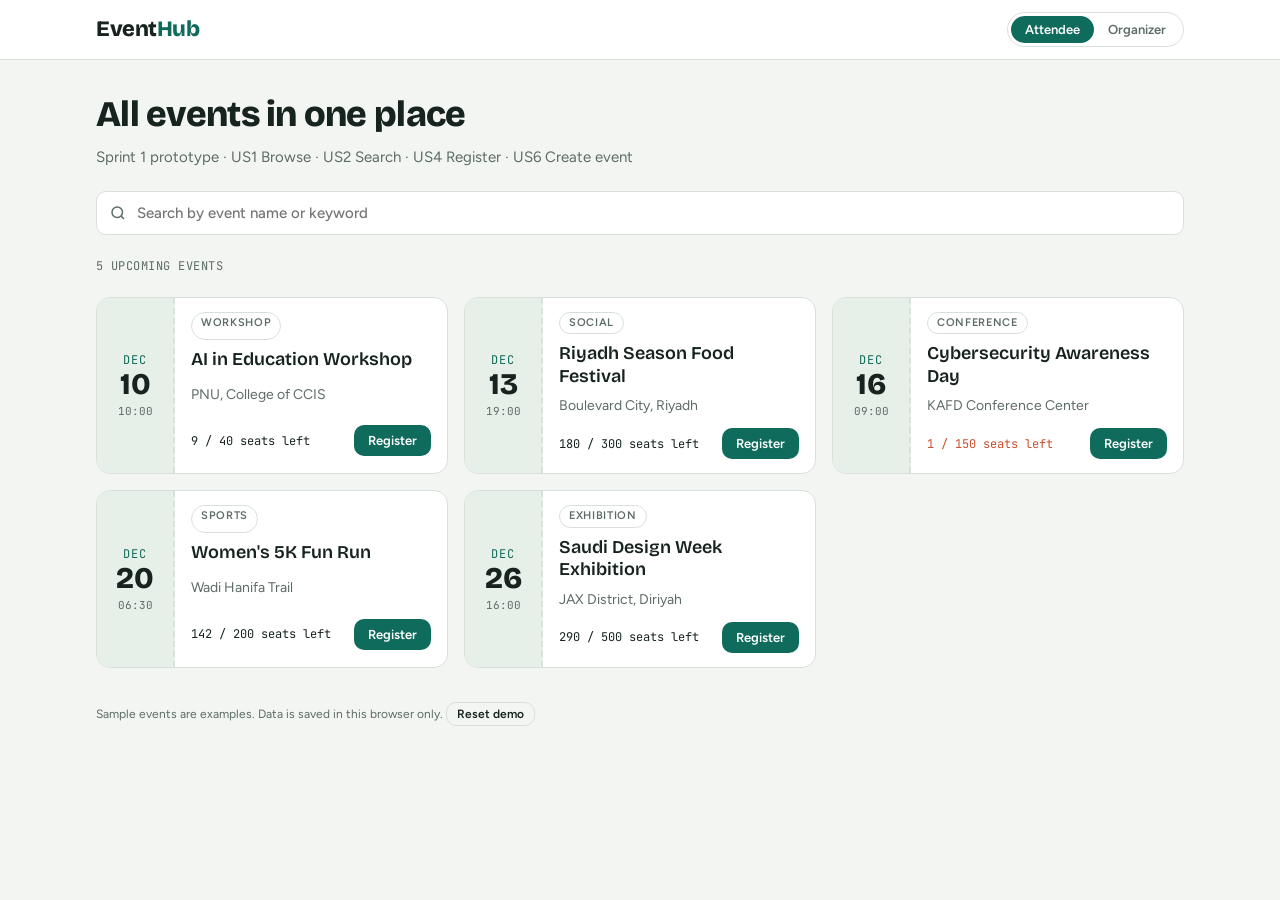
==== index.html @ dd1528b2 "Sprint 1: browse, search, register, create event (US1, US2, US4, US6) Co-Authored-By: Claude Opus 5." ====
<!DOCTYPE html>
<html lang="en">
<head>
<meta charset="UTF-8">
<meta name="viewport" content="width=device-width, initial-scale=1.0">
<title>EventHub</title>
<link rel="preconnect" href="https://fonts.googleapis.com">
<link rel="stylesheet" href="https://fonts.googleapis.com/css2?family=Bricolage+Grotesque:opsz,wght@12..96,600;12..96,800&family=Figtree:wght@400;500;600&family=JetBrains+Mono:wght@500&display=swap">
<link rel="stylesheet" href="style.css">
</head>
<body>
<header><div class="wrap">
  <div class="logo">Event<span>Hub</span></div>
  <div class="role" role="group" aria-label="View as">
    <button id="asAttendee" aria-pressed="true">Attendee</button>
    <button id="asOrganizer" aria-pressed="false">Organizer</button>
  </div>
</div></header>

<main><div class="wrap">
  <div>
    <h1>All events in one place</h1>
    <p class="sub">Sprint 1 prototype · US1 Browse · US2 Search · US4 Register · US6 Create event</p>
  </div>
  <div class="tools">
    <label class="search" for="q" aria-label="Search events">
      <svg width="18" height="18" viewBox="0 0 24 24" fill="none" stroke-width="2"><circle cx="11" cy="11" r="7"/><path d="m20 20-3.5-3.5"/></svg>
      <input id="q" type="search" placeholder="Search by event name or keyword">
    </label>
    <button class="btn" id="newBtn" hidden>+ Create event</button>
  </div>
  <div class="count" id="count"></div>
  <div class="grid" id="grid"></div>
  <p class="note">Sample events are examples. Data is saved in this browser only. <button class="btn ghost small" id="reset">Reset demo</button></p>
</div></main>

<div class="scrim" id="scrim" hidden></div>
<aside class="panel" id="panel" hidden aria-labelledby="ph">
  <h2 id="ph">Create a new event</h2>
  <p class="sub">Attendees will see it right away and can register.</p>
  <form id="form" novalidate>
    <label for="fName">Event name<input id="fName" required maxlength="80" placeholder="e.g. Women in Tech Meetup"></label>
    <label for="fType">Type
      <select id="fType"><option>Workshop</option><option>Conference</option><option>Exhibition</option><option>Sports</option><option>Social</option></select>
    </label>
    <div class="two">
      <label for="fDate">Date<input id="fDate" type="date" required></label>
      <label for="fTime">Time<input id="fTime" type="time" required value="18:00"></label>
    </div>
    <label for="fPlace">Location<input id="fPlace" required placeholder="e.g. Riyadh Front, Hall B"></label>
    <label for="fSeats">Capacity (seats)<input id="fSeats" type="number" min="1" max="10000" required value="50"></label>
    <p class="err" id="err"></p>
    <div class="actions">
      <button type="button" class="btn ghost" id="cancel">Cancel</button>
      <button type="submit" class="btn">Publish event</button>
    </div>
  </form>
</aside>
<div class="toast" id="toast" hidden></div>

<script src="app.js"></script>
</body>
</html>
---- style.css ----
/* Layout: ticket-stub cards in a wrapping grid under a sticky app bar; organizer form opens as a side panel / sheet */
:root{
  --bg:#f3f5f2; --surface:#ffffff; --ink:#17231f; --muted:#5d6b66; --line:#d9e0dc;
  --accent:#0f6b5c; --accent-ink:#ffffff; --stub:#e7efe9; --warm:#c8502e; --ok:#1f7a3f;
  --display:"Bricolage Grotesque",ui-sans-serif,system-ui,sans-serif;
  --body:"Figtree",ui-sans-serif,system-ui,sans-serif;
  --mono:"JetBrains Mono",ui-monospace,Menlo,monospace;
}
@media (prefers-color-scheme: dark){:root:not([data-theme="light"]){
  --bg:#101614; --surface:#18211e; --ink:#e6eeea; --muted:#9aaaa4; --line:#2a3631;
  --accent:#4fc2a8; --accent-ink:#0b1311; --stub:#1f2b27; --warm:#f08a63; --ok:#5ccf86; color-scheme:dark}}
:root[data-theme="dark"]{
  --bg:#101614; --surface:#18211e; --ink:#e6eeea; --muted:#9aaaa4; --line:#2a3631;
  --accent:#4fc2a8; --accent-ink:#0b1311; --stub:#1f2b27; --warm:#f08a63; --ok:#5ccf86; color-scheme:dark}
*{box-sizing:border-box}
body{background:var(--bg);color:var(--ink);font-family:var(--body);font-size:15px;line-height:1.5}
body::before{content:"";position:fixed;inset:0 0 auto;height:env(safe-area-inset-top,0px);z-index:10;background:var(--surface)}
.wrap{max-width:1120px;margin:0 auto;padding-left:max(16px,env(safe-area-inset-left,0px));padding-right:max(16px,env(safe-area-inset-right,0px))}
header{position:sticky;top:env(safe-area-inset-top,0px);z-index:5;background:var(--surface);border-bottom:1px solid var(--line)}
header .wrap{display:flex;align-items:center;gap:16px;flex-wrap:wrap;padding-block:12px}
.logo{font-family:var(--display);font-weight:800;font-size:22px;letter-spacing:-.02em}
.logo span{color:var(--accent)}
.role{margin-left:auto;display:flex;border:1px solid var(--line);border-radius:999px;padding:3px}
.role button{border:0;background:none;color:var(--muted);font:600 13px var(--body);padding:6px 14px;border-radius:999px;cursor:pointer}
.role button[aria-pressed="true"]{background:var(--accent);color:var(--accent-ink)}
main .wrap{padding-block:28px 48px;display:grid;gap:22px}
h1{font-family:var(--display);font-weight:800;font-size:clamp(26px,4vw,36px);letter-spacing:-.02em;margin:0;text-wrap:balance}
.sub{color:var(--muted);margin:4px 0 0}
.tools{display:flex;gap:10px;flex-wrap:wrap;align-items:center}
.search{flex:1 1 260px;position:relative}
.search input{width:100%;padding:12px 14px 12px 40px;border:1px solid var(--line);border-radius:10px;background:var(--surface);color:var(--ink);font:500 15px var(--body)}
.search svg{position:absolute;left:13px;top:50%;transform:translateY(-50%);stroke:var(--muted)}
.btn{border:0;border-radius:10px;padding:12px 18px;font:600 14px var(--body);cursor:pointer;background:var(--accent);color:var(--accent-ink)}
.btn.ghost{background:transparent;color:var(--ink);border:1px solid var(--line)}
.btn:disabled{opacity:.45;cursor:not-allowed}
:focus-visible{outline:2px solid var(--accent);outline-offset:2px}
.count{font-family:var(--mono);font-size:12px;color:var(--muted);letter-spacing:.04em;text-transform:uppercase}
.grid{display:grid;grid-template-columns:repeat(auto-fill,minmax(300px,1fr));gap:16px}
.ticket{display:grid;grid-template-columns:78px 1fr;background:var(--surface);border:1px solid var(--line);border-radius:14px;overflow:hidden;min-width:0}
.stub{background:var(--stub);border-right:2px dashed var(--line);display:flex;flex-direction:column;align-items:center;justify-content:center;padding:14px 6px;text-align:center}
.stub .m{font-family:var(--mono);font-size:12px;letter-spacing:.1em;color:var(--accent);text-transform:uppercase}
.stub .d{font-family:var(--display);font-weight:800;font-size:30px;line-height:1}
.stub .t{font-family:var(--mono);font-size:11px;color:var(--muted);margin-top:4px}
.info{padding:14px 16px;display:grid;gap:8px;min-width:0}
.type{justify-self:start;font-size:11px;font-weight:600;letter-spacing:.06em;text-transform:uppercase;color:var(--muted);border:1px solid var(--line);border-radius:999px;padding:2px 9px}
.info h3{margin:0;font-family:var(--display);font-weight:600;font-size:18px;line-height:1.25;overflow-wrap:anywhere}
.place{color:var(--muted);font-size:14px;overflow-wrap:anywhere}
.row{display:flex;align-items:center;justify-content:space-between;gap:10px;margin-top:4px;flex-wrap:wrap}
.seats{font-family:var(--mono);font-size:12px;font-variant-numeric:tabular-nums}
.seats.low{color:var(--warm)} .seats.full{color:var(--warm);font-weight:700}
.reg{padding:8px 14px;font-size:13px}
.reg.done{background:transparent;color:var(--ok);border:1px solid var(--ok)}
.empty{border:1px dashed var(--line);border-radius:14px;padding:32px;text-align:center;color:var(--muted)}
.note{font-size:12px;color:var(--muted)}
.btn.small{padding:4px 10px;font-size:12px}
/* panel */
.scrim{position:fixed;inset:0;background:rgba(0,0,0,.35);z-index:20}
.panel{position:fixed;top:0;right:0;bottom:0;width:min(440px,100%);background:var(--surface);z-index:21;overflow:auto;
  padding:calc(24px + env(safe-area-inset-top,0px)) max(22px,env(safe-area-inset-right,0px)) calc(24px + env(safe-area-inset-bottom,0px)) 22px;border-left:1px solid var(--line)}
.panel h2{font-family:var(--display);font-weight:800;margin:0 0 4px;font-size:24px}
form{display:grid;gap:14px;margin-top:18px}
label{display:grid;gap:6px;font-weight:600;font-size:13px}
input,select{font:500 15px var(--body);padding:10px 12px;border:1px solid var(--line);border-radius:9px;background:var(--bg);color:var(--ink);width:100%}
.two{display:grid;grid-template-columns:1fr 1fr;gap:12px}
.err{color:var(--warm);font-size:13px;min-height:1em;margin:0}
.actions{display:flex;gap:10px;justify-content:flex-end}
.toast{position:fixed;left:50%;bottom:calc(20px + env(safe-area-inset-bottom,0px));transform:translateX(-50%);background:var(--ink);color:var(--bg);padding:10px 18px;border-radius:999px;font-weight:600;font-size:14px;z-index:30}
@media (max-width:420px){.two{grid-template-columns:1fr}.grid{grid-template-columns:1fr}}
@media (prefers-reduced-motion:no-preference){.ticket{transition:transform .15s}.ticket:hover{transform:translateY(-2px)}}

[hidden]{display:none!important}
body{margin:0}
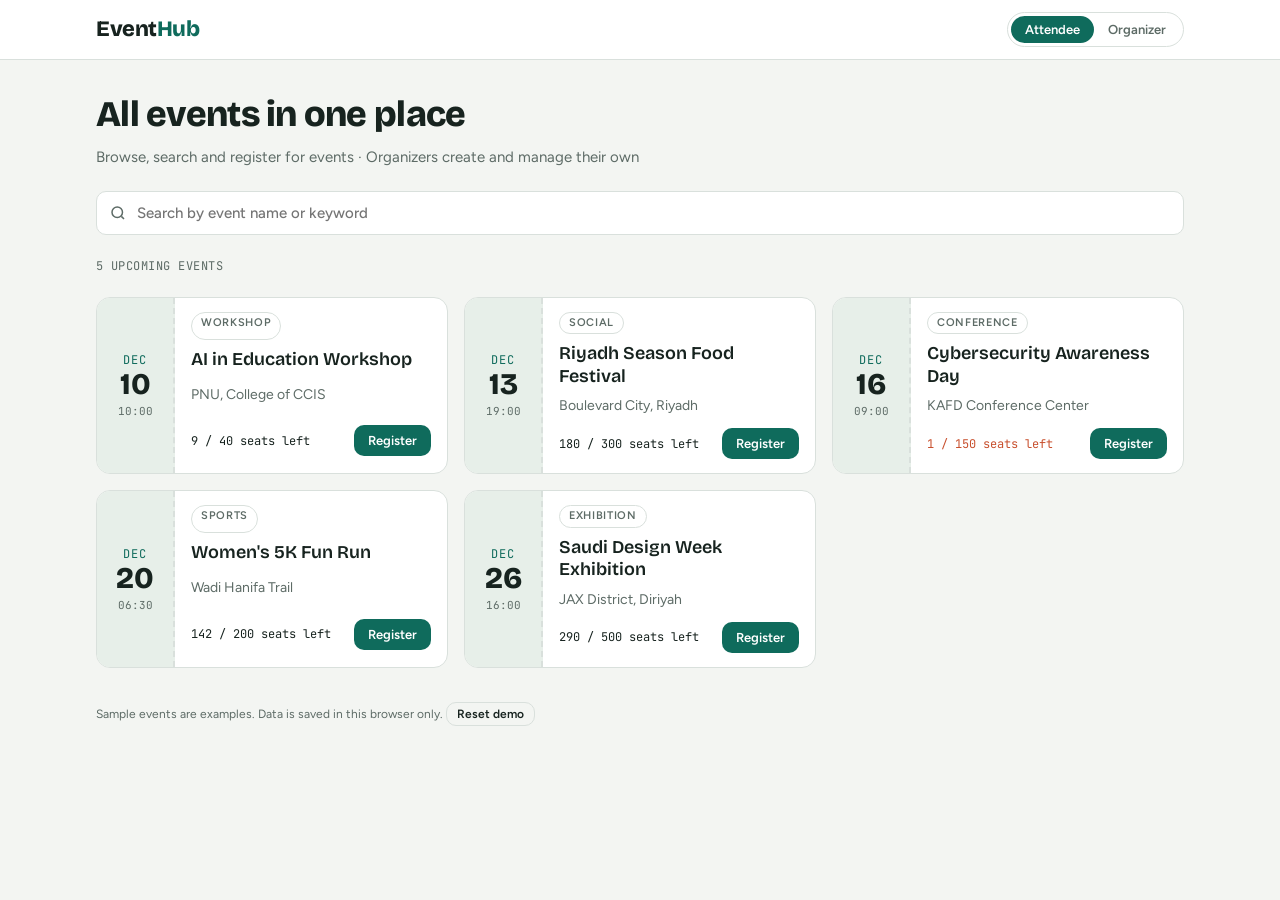
==== commit fea90f83: "Phase 2: organizer management (US10 edit, US11 attendee count, US12 close when full, US15 delete) Co" ====
--- a/index.html
+++ b/index.html
@@ -20,7 +20,7 @@
 <main><div class="wrap">
   <div>
     <h1>All events in one place</h1>
-    <p class="sub">Sprint 1 prototype · US1 Browse · US2 Search · US4 Register · US6 Create event</p>
+    <p class="sub">Browse, search and register for events · Organizers create and manage their own</p>
   </div>
   <div class="tools">
     <label class="search" for="q" aria-label="Search events">
@@ -37,7 +37,7 @@
 <div class="scrim" id="scrim" hidden></div>
 <aside class="panel" id="panel" hidden aria-labelledby="ph">
   <h2 id="ph">Create a new event</h2>
-  <p class="sub">Attendees will see it right away and can register.</p>
+  <p class="sub" id="psub">Attendees will see it right away and can register.</p>
   <form id="form" novalidate>
     <label for="fName">Event name<input id="fName" required maxlength="80" placeholder="e.g. Women in Tech Meetup"></label>
     <label for="fType">Type
@@ -52,7 +52,7 @@
     <p class="err" id="err"></p>
     <div class="actions">
       <button type="button" class="btn ghost" id="cancel">Cancel</button>
-      <button type="submit" class="btn">Publish event</button>
+      <button type="submit" class="btn" id="submitBtn">Publish event</button>
     </div>
   </form>
 </aside>
--- a/style.css
+++ b/style.css
@@ -70,3 +70,15 @@
 
 [hidden]{display:none!important}
 body{margin:0}
+/* Phase 2: organizer management (US10, US11, US12, US15) */
+.attend{display:grid;gap:6px;margin-top:4px}
+.attend-top{display:flex;justify-content:space-between;align-items:center;gap:8px;flex-wrap:wrap}
+.attend b{font-weight:700}
+.bar{height:6px;border-radius:999px;background:var(--stub);overflow:hidden}
+.bar span{display:block;height:100%;background:var(--accent);border-radius:999px}
+.chip{font-size:11px;font-weight:600;padding:2px 9px;border-radius:999px;border:1px solid currentColor}
+.chip.open{color:var(--ok)} .chip.closed{color:var(--warm)}
+.org-actions,.confirm{display:flex;gap:8px;align-items:center;flex-wrap:wrap;margin-top:2px}
+.confirm span{font-size:13px;font-weight:600;color:var(--warm);margin-right:auto}
+.btn.danger{background:var(--warm);color:#fff}
+.danger-text{color:var(--warm)!important}
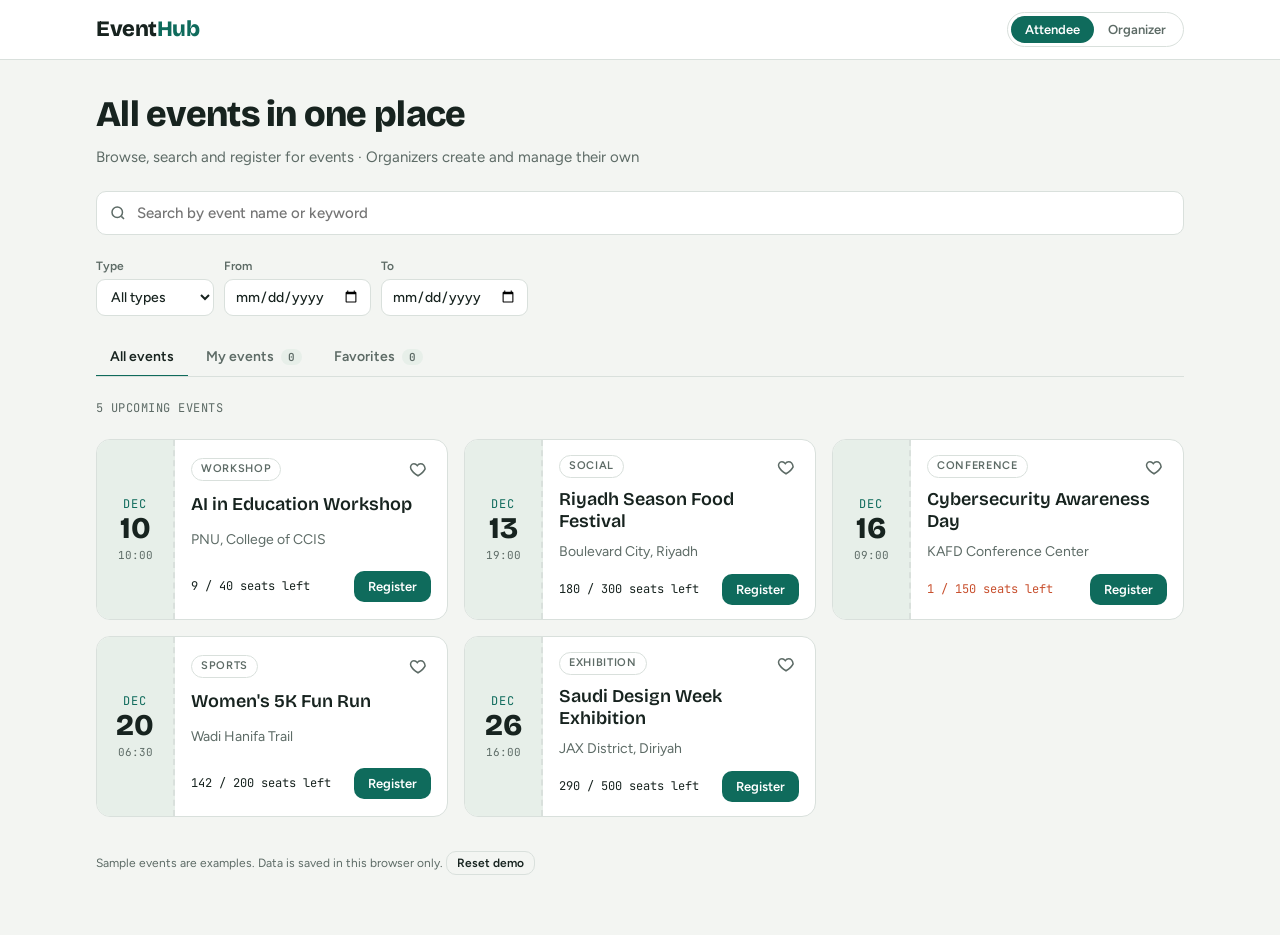
==== commit ccaf56dd: "Phase 3: attendee account (US3 filter, US5 cancel registration, US7 my events, US13 favorites) Co-Au" ====
--- a/index.html
+++ b/index.html
@@ -28,6 +28,19 @@
       <input id="q" type="search" placeholder="Search by event name or keyword">
     </label>
     <button class="btn" id="newBtn" hidden>+ Create event</button>
+  </div>
+  <div class="filters">
+    <label for="fltType" class="flt">Type
+      <select id="fltType"><option value="">All types</option><option>Workshop</option><option>Conference</option><option>Exhibition</option><option>Sports</option><option>Social</option></select>
+    </label>
+    <label for="fltFrom" class="flt">From<input id="fltFrom" type="date"></label>
+    <label for="fltTo" class="flt">To<input id="fltTo" type="date"></label>
+    <button class="btn ghost small" id="clearFlt" hidden>Clear filters</button>
+  </div>
+  <div class="tabs" id="tabs" role="tablist" aria-label="Event lists">
+    <button role="tab" id="tabAll" data-tab="all" aria-selected="true">All events</button>
+    <button role="tab" id="tabMine" data-tab="mine" aria-selected="false">My events <span class="n" id="nMine">0</span></button>
+    <button role="tab" id="tabFav" data-tab="fav" aria-selected="false">Favorites <span class="n" id="nFav">0</span></button>
   </div>
   <div class="count" id="count"></div>
   <div class="grid" id="grid"></div>
--- a/style.css
+++ b/style.css
@@ -82,3 +82,18 @@
 .confirm span{font-size:13px;font-weight:600;color:var(--warm);margin-right:auto}
 .btn.danger{background:var(--warm);color:#fff}
 .danger-text{color:var(--warm)!important}
+/* Phase 3: attendee account (US3, US5, US7, US13) */
+.filters{display:flex;gap:10px;flex-wrap:wrap;align-items:end}
+.flt{display:grid;gap:4px;font-size:12px;font-weight:600;color:var(--muted)}
+.flt select,.flt input{padding:8px 10px;font-size:14px;background:var(--surface);min-width:0}
+.tabs{display:flex;gap:4px;border-bottom:1px solid var(--line);overflow-x:auto}
+.tabs button{border:0;background:none;color:var(--muted);font:600 14px var(--body);padding:10px 14px;cursor:pointer;border-bottom:2px solid transparent;margin-bottom:-1px;white-space:nowrap}
+.tabs button[aria-selected="true"]{color:var(--ink);border-bottom-color:var(--accent)}
+.tabs .n{font-family:var(--mono);font-size:11px;background:var(--stub);border-radius:999px;padding:1px 7px;margin-left:4px}
+.info-top{display:flex;justify-content:space-between;align-items:center;gap:8px}
+.fav{border:0;background:none;padding:4px;cursor:pointer;line-height:0;border-radius:8px}
+.fav svg{fill:none;stroke:var(--muted)}
+.fav.on svg{fill:var(--warm);stroke:var(--warm)}
+.reg-done{font-size:13px;font-weight:600;color:var(--ok)}
+.link-btn{justify-self:start;border:0;background:none;padding:0;color:var(--muted);font:500 13px var(--body);text-decoration:underline;cursor:pointer}
+.link-btn:hover{color:var(--warm)}
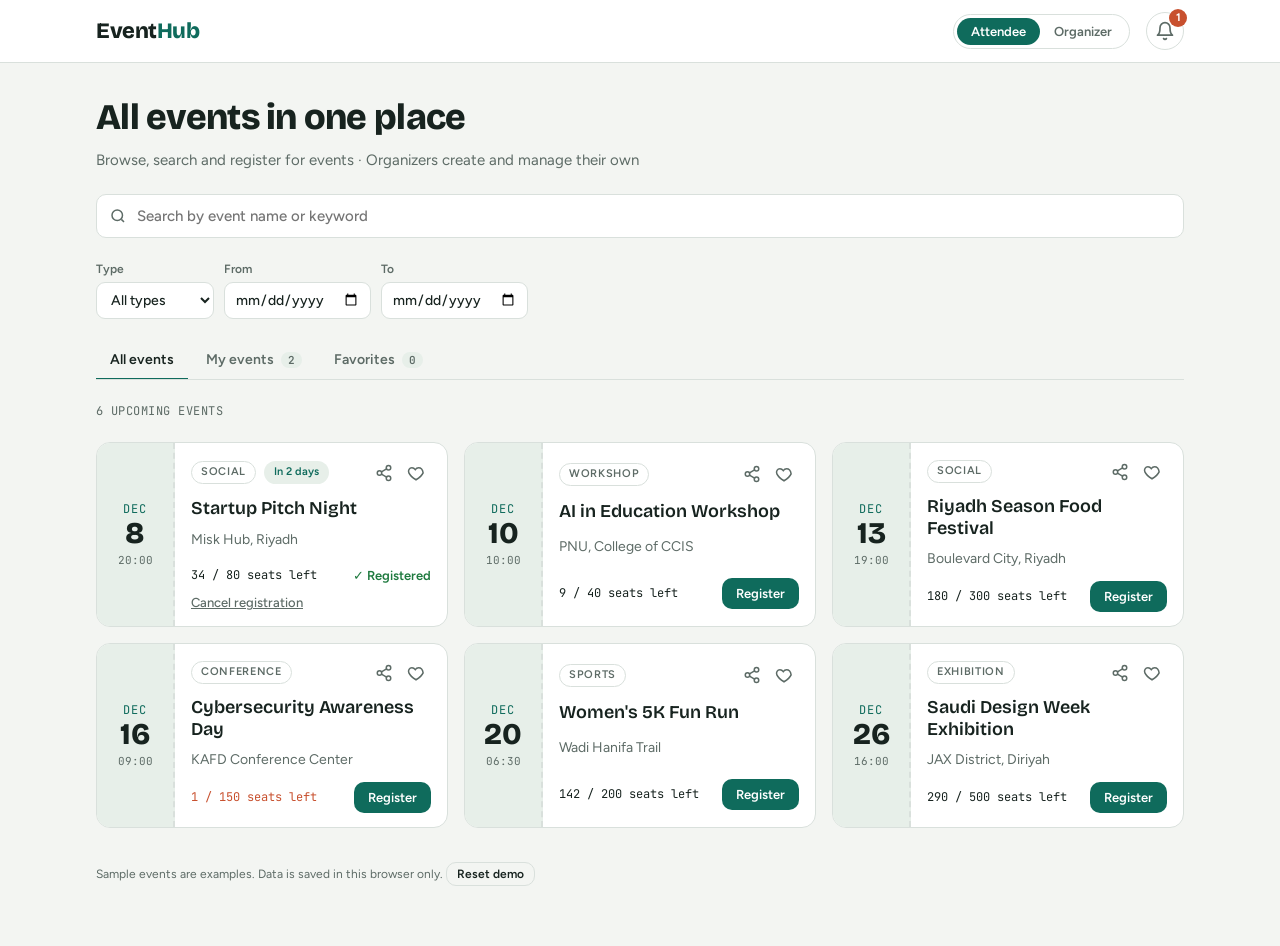
==== commit ab7515ff: "Phase 4: engagement (US8 notifications & reminders, US9 rate past events, US14 share event link) Co-" ====
--- a/index.html
+++ b/index.html
@@ -14,6 +14,16 @@
   <div class="role" role="group" aria-label="View as">
     <button id="asAttendee" aria-pressed="true">Attendee</button>
     <button id="asOrganizer" aria-pressed="false">Organizer</button>
+  </div>
+  <div class="bell-wrap">
+    <button class="icon-btn bell" id="bell" aria-label="Notifications" aria-expanded="false" aria-controls="notePanel">
+      <svg width="20" height="20" viewBox="0 0 24 24" fill="none" stroke-width="2" stroke-linecap="round" stroke-linejoin="round"><path d="M6 8a6 6 0 0 1 12 0c0 7 3 9 3 9H3s3-2 3-9"/><path d="M10.3 21a1.94 1.94 0 0 0 3.4 0"/></svg>
+      <span class="badge" id="bellBadge" hidden>0</span>
+    </button>
+    <div class="note-panel" id="notePanel" hidden>
+      <div class="note-head"><b>Notifications</b><button class="link-btn" id="clearNotes">Clear all</button></div>
+      <ul class="note-list" id="noteList"></ul>
+    </div>
   </div>
 </div></header>
 
@@ -70,6 +80,10 @@
   </form>
 </aside>
 <div class="toast" id="toast" hidden></div>
+<div class="share-box" id="shareBox" hidden>
+  <label for="shareUrl">Copy this link and send it to your friends</label>
+  <div class="share-row"><input id="shareUrl" readonly><button class="btn small" id="shareClose">Done</button></div>
+</div>
 
 <script src="app.js"></script>
 </body>
--- a/style.css
+++ b/style.css
@@ -97,3 +97,43 @@
 .reg-done{font-size:13px;font-weight:600;color:var(--ok)}
 .link-btn{justify-self:start;border:0;background:none;padding:0;color:var(--muted);font:500 13px var(--body);text-decoration:underline;cursor:pointer}
 .link-btn:hover{color:var(--warm)}
+/* Phase 4: engagement (US8 notifications, US9 rating, US14 share) */
+.bell-wrap{position:relative}
+.icon-btn{border:0;background:none;padding:6px;cursor:pointer;line-height:0;border-radius:8px;color:var(--muted)}
+.icon-btn svg{stroke:var(--muted)}
+.icon-btn:hover{background:var(--stub)}
+.icon-btn.fav svg{fill:none}
+.icon-btn.fav.on svg{fill:var(--warm);stroke:var(--warm)}
+.bell{position:relative;border:1px solid var(--line);border-radius:999px;padding:8px}
+.badge{position:absolute;top:-4px;right:-4px;min-width:18px;height:18px;padding:0 5px;border-radius:999px;background:var(--warm);color:#fff;font:700 11px/18px var(--body);text-align:center}
+.note-panel{position:absolute;right:0;top:calc(100% + 8px);width:min(340px,calc(100vw - 32px));background:var(--surface);border:1px solid var(--line);border-radius:14px;box-shadow:0 12px 32px rgba(0,0,0,.14);z-index:15;overflow:hidden}
+.note-head{display:flex;justify-content:space-between;align-items:center;padding:12px 14px;border-bottom:1px solid var(--line)}
+.note-list{list-style:none;margin:0;padding:0;max-height:360px;overflow:auto}
+.note-item{padding:10px 14px;border-bottom:1px solid var(--line);border-left:3px solid transparent}
+.note-item p{margin:0;font-size:14px}
+.note-item time{font-size:11px;color:var(--muted);font-family:var(--mono)}
+.note-item.unread{background:var(--stub)}
+.note-item.k-reminder{border-left-color:var(--accent)}
+.note-item.k-success{border-left-color:var(--ok)}
+.note-item.k-alert{border-left-color:var(--warm)}
+.note-empty{padding:18px 14px;color:var(--muted);font-size:14px}
+.icons{display:flex;gap:2px;margin-left:auto}
+.chip.ended{color:var(--muted)}
+.chip.soon{color:var(--accent);background:var(--stub);border-color:transparent}
+.ticket.is-past{opacity:.85}
+.ticket.is-past .stub{filter:grayscale(1)}
+.rate{display:flex;align-items:center;gap:10px;flex-wrap:wrap;padding-top:6px;border-top:1px dashed var(--line)}
+.rate-label{font-size:13px;font-weight:600}
+.stars{display:flex}
+.star{border:0;background:none;font-size:22px;line-height:1;padding:0 2px;cursor:pointer;color:var(--line)}
+.star.on{color:#e0a020}
+.stars:hover .star{color:#e0a020}
+.stars .star:hover~.star{color:var(--line)}
+.avg{font-size:13px;color:var(--muted)}
+.avg b{color:var(--ink)}
+.avg-star{color:#e0a020}
+.ticket.highlight{outline:3px solid var(--accent);outline-offset:2px}
+.share-box{position:fixed;left:50%;bottom:calc(70px + env(safe-area-inset-bottom,0px));transform:translateX(-50%);width:min(440px,calc(100vw - 32px));background:var(--surface);border:1px solid var(--line);border-radius:14px;padding:14px;z-index:30;display:grid;gap:8px;box-shadow:0 12px 32px rgba(0,0,0,.14)}
+.share-box label{font-size:13px;font-weight:600}
+.share-row{display:flex;gap:8px}
+.share-row input{flex:1;min-width:0;font-family:var(--mono);font-size:12px}
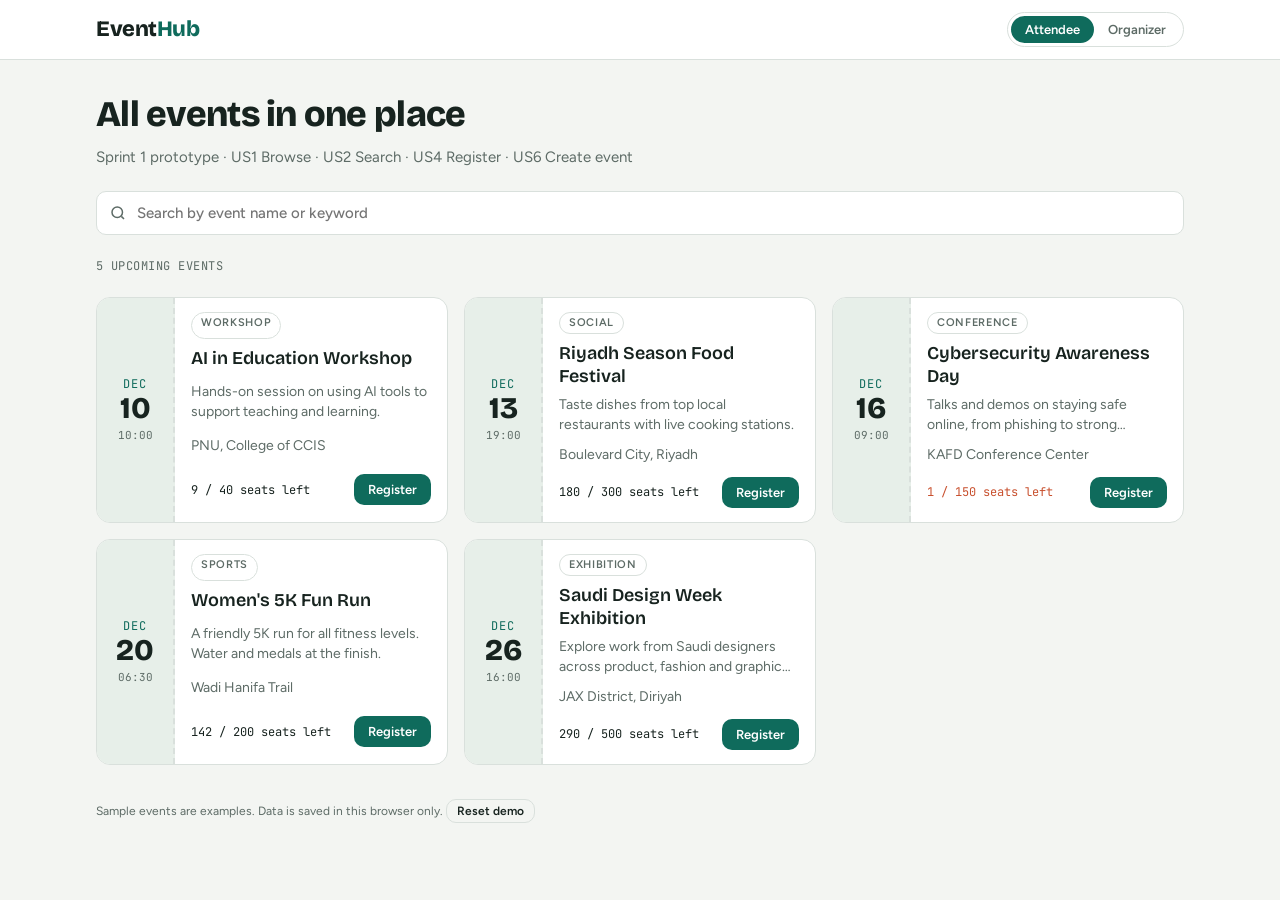
==== commit 3a08d87c: "Sprint 1 fixes: add event Description (US6), search by description, 'No events available' / 'No resu" ====
--- a/index.html
+++ b/index.html
@@ -15,22 +15,12 @@
     <button id="asAttendee" aria-pressed="true">Attendee</button>
     <button id="asOrganizer" aria-pressed="false">Organizer</button>
   </div>
-  <div class="bell-wrap">
-    <button class="icon-btn bell" id="bell" aria-label="Notifications" aria-expanded="false" aria-controls="notePanel">
-      <svg width="20" height="20" viewBox="0 0 24 24" fill="none" stroke-width="2" stroke-linecap="round" stroke-linejoin="round"><path d="M6 8a6 6 0 0 1 12 0c0 7 3 9 3 9H3s3-2 3-9"/><path d="M10.3 21a1.94 1.94 0 0 0 3.4 0"/></svg>
-      <span class="badge" id="bellBadge" hidden>0</span>
-    </button>
-    <div class="note-panel" id="notePanel" hidden>
-      <div class="note-head"><b>Notifications</b><button class="link-btn" id="clearNotes">Clear all</button></div>
-      <ul class="note-list" id="noteList"></ul>
-    </div>
-  </div>
 </div></header>
 
 <main><div class="wrap">
   <div>
     <h1>All events in one place</h1>
-    <p class="sub">Browse, search and register for events · Organizers create and manage their own</p>
+    <p class="sub">Sprint 1 prototype · US1 Browse · US2 Search · US4 Register · US6 Create event</p>
   </div>
   <div class="tools">
     <label class="search" for="q" aria-label="Search events">
@@ -38,19 +28,6 @@
       <input id="q" type="search" placeholder="Search by event name or keyword">
     </label>
     <button class="btn" id="newBtn" hidden>+ Create event</button>
-  </div>
-  <div class="filters">
-    <label for="fltType" class="flt">Type
-      <select id="fltType"><option value="">All types</option><option>Workshop</option><option>Conference</option><option>Exhibition</option><option>Sports</option><option>Social</option></select>
-    </label>
-    <label for="fltFrom" class="flt">From<input id="fltFrom" type="date"></label>
-    <label for="fltTo" class="flt">To<input id="fltTo" type="date"></label>
-    <button class="btn ghost small" id="clearFlt" hidden>Clear filters</button>
-  </div>
-  <div class="tabs" id="tabs" role="tablist" aria-label="Event lists">
-    <button role="tab" id="tabAll" data-tab="all" aria-selected="true">All events</button>
-    <button role="tab" id="tabMine" data-tab="mine" aria-selected="false">My events <span class="n" id="nMine">0</span></button>
-    <button role="tab" id="tabFav" data-tab="fav" aria-selected="false">Favorites <span class="n" id="nFav">0</span></button>
   </div>
   <div class="count" id="count"></div>
   <div class="grid" id="grid"></div>
@@ -60,9 +37,10 @@
 <div class="scrim" id="scrim" hidden></div>
 <aside class="panel" id="panel" hidden aria-labelledby="ph">
   <h2 id="ph">Create a new event</h2>
-  <p class="sub" id="psub">Attendees will see it right away and can register.</p>
+  <p class="sub">Attendees will see it right away and can register.</p>
   <form id="form" novalidate>
     <label for="fName">Event name<input id="fName" required maxlength="80" placeholder="e.g. Women in Tech Meetup"></label>
+    <label for="fDesc">Description<textarea id="fDesc" required maxlength="300" rows="3" placeholder="What is the event about?"></textarea></label>
     <label for="fType">Type
       <select id="fType"><option>Workshop</option><option>Conference</option><option>Exhibition</option><option>Sports</option><option>Social</option></select>
     </label>
@@ -75,15 +53,11 @@
     <p class="err" id="err"></p>
     <div class="actions">
       <button type="button" class="btn ghost" id="cancel">Cancel</button>
-      <button type="submit" class="btn" id="submitBtn">Publish event</button>
+      <button type="submit" class="btn">Publish event</button>
     </div>
   </form>
 </aside>
 <div class="toast" id="toast" hidden></div>
-<div class="share-box" id="shareBox" hidden>
-  <label for="shareUrl">Copy this link and send it to your friends</label>
-  <div class="share-row"><input id="shareUrl" readonly><button class="btn small" id="shareClose">Done</button></div>
-</div>
 
 <script src="app.js"></script>
 </body>
--- a/style.css
+++ b/style.css
@@ -60,7 +60,7 @@
 .panel h2{font-family:var(--display);font-weight:800;margin:0 0 4px;font-size:24px}
 form{display:grid;gap:14px;margin-top:18px}
 label{display:grid;gap:6px;font-weight:600;font-size:13px}
-input,select{font:500 15px var(--body);padding:10px 12px;border:1px solid var(--line);border-radius:9px;background:var(--bg);color:var(--ink);width:100%}
+input,select,textarea{font:500 15px var(--body);padding:10px 12px;border:1px solid var(--line);border-radius:9px;background:var(--bg);color:var(--ink);width:100%}
 .two{display:grid;grid-template-columns:1fr 1fr;gap:12px}
 .err{color:var(--warm);font-size:13px;min-height:1em;margin:0}
 .actions{display:flex;gap:10px;justify-content:flex-end}
@@ -70,70 +70,5 @@
 
 [hidden]{display:none!important}
 body{margin:0}
-/* Phase 2: organizer management (US10, US11, US12, US15) */
-.attend{display:grid;gap:6px;margin-top:4px}
-.attend-top{display:flex;justify-content:space-between;align-items:center;gap:8px;flex-wrap:wrap}
-.attend b{font-weight:700}
-.bar{height:6px;border-radius:999px;background:var(--stub);overflow:hidden}
-.bar span{display:block;height:100%;background:var(--accent);border-radius:999px}
-.chip{font-size:11px;font-weight:600;padding:2px 9px;border-radius:999px;border:1px solid currentColor}
-.chip.open{color:var(--ok)} .chip.closed{color:var(--warm)}
-.org-actions,.confirm{display:flex;gap:8px;align-items:center;flex-wrap:wrap;margin-top:2px}
-.confirm span{font-size:13px;font-weight:600;color:var(--warm);margin-right:auto}
-.btn.danger{background:var(--warm);color:#fff}
-.danger-text{color:var(--warm)!important}
-/* Phase 3: attendee account (US3, US5, US7, US13) */
-.filters{display:flex;gap:10px;flex-wrap:wrap;align-items:end}
-.flt{display:grid;gap:4px;font-size:12px;font-weight:600;color:var(--muted)}
-.flt select,.flt input{padding:8px 10px;font-size:14px;background:var(--surface);min-width:0}
-.tabs{display:flex;gap:4px;border-bottom:1px solid var(--line);overflow-x:auto}
-.tabs button{border:0;background:none;color:var(--muted);font:600 14px var(--body);padding:10px 14px;cursor:pointer;border-bottom:2px solid transparent;margin-bottom:-1px;white-space:nowrap}
-.tabs button[aria-selected="true"]{color:var(--ink);border-bottom-color:var(--accent)}
-.tabs .n{font-family:var(--mono);font-size:11px;background:var(--stub);border-radius:999px;padding:1px 7px;margin-left:4px}
-.info-top{display:flex;justify-content:space-between;align-items:center;gap:8px}
-.fav{border:0;background:none;padding:4px;cursor:pointer;line-height:0;border-radius:8px}
-.fav svg{fill:none;stroke:var(--muted)}
-.fav.on svg{fill:var(--warm);stroke:var(--warm)}
-.reg-done{font-size:13px;font-weight:600;color:var(--ok)}
-.link-btn{justify-self:start;border:0;background:none;padding:0;color:var(--muted);font:500 13px var(--body);text-decoration:underline;cursor:pointer}
-.link-btn:hover{color:var(--warm)}
-/* Phase 4: engagement (US8 notifications, US9 rating, US14 share) */
-.bell-wrap{position:relative}
-.icon-btn{border:0;background:none;padding:6px;cursor:pointer;line-height:0;border-radius:8px;color:var(--muted)}
-.icon-btn svg{stroke:var(--muted)}
-.icon-btn:hover{background:var(--stub)}
-.icon-btn.fav svg{fill:none}
-.icon-btn.fav.on svg{fill:var(--warm);stroke:var(--warm)}
-.bell{position:relative;border:1px solid var(--line);border-radius:999px;padding:8px}
-.badge{position:absolute;top:-4px;right:-4px;min-width:18px;height:18px;padding:0 5px;border-radius:999px;background:var(--warm);color:#fff;font:700 11px/18px var(--body);text-align:center}
-.note-panel{position:absolute;right:0;top:calc(100% + 8px);width:min(340px,calc(100vw - 32px));background:var(--surface);border:1px solid var(--line);border-radius:14px;box-shadow:0 12px 32px rgba(0,0,0,.14);z-index:15;overflow:hidden}
-.note-head{display:flex;justify-content:space-between;align-items:center;padding:12px 14px;border-bottom:1px solid var(--line)}
-.note-list{list-style:none;margin:0;padding:0;max-height:360px;overflow:auto}
-.note-item{padding:10px 14px;border-bottom:1px solid var(--line);border-left:3px solid transparent}
-.note-item p{margin:0;font-size:14px}
-.note-item time{font-size:11px;color:var(--muted);font-family:var(--mono)}
-.note-item.unread{background:var(--stub)}
-.note-item.k-reminder{border-left-color:var(--accent)}
-.note-item.k-success{border-left-color:var(--ok)}
-.note-item.k-alert{border-left-color:var(--warm)}
-.note-empty{padding:18px 14px;color:var(--muted);font-size:14px}
-.icons{display:flex;gap:2px;margin-left:auto}
-.chip.ended{color:var(--muted)}
-.chip.soon{color:var(--accent);background:var(--stub);border-color:transparent}
-.ticket.is-past{opacity:.85}
-.ticket.is-past .stub{filter:grayscale(1)}
-.rate{display:flex;align-items:center;gap:10px;flex-wrap:wrap;padding-top:6px;border-top:1px dashed var(--line)}
-.rate-label{font-size:13px;font-weight:600}
-.stars{display:flex}
-.star{border:0;background:none;font-size:22px;line-height:1;padding:0 2px;cursor:pointer;color:var(--line)}
-.star.on{color:#e0a020}
-.stars:hover .star{color:#e0a020}
-.stars .star:hover~.star{color:var(--line)}
-.avg{font-size:13px;color:var(--muted)}
-.avg b{color:var(--ink)}
-.avg-star{color:#e0a020}
-.ticket.highlight{outline:3px solid var(--accent);outline-offset:2px}
-.share-box{position:fixed;left:50%;bottom:calc(70px + env(safe-area-inset-bottom,0px));transform:translateX(-50%);width:min(440px,calc(100vw - 32px));background:var(--surface);border:1px solid var(--line);border-radius:14px;padding:14px;z-index:30;display:grid;gap:8px;box-shadow:0 12px 32px rgba(0,0,0,.14)}
-.share-box label{font-size:13px;font-weight:600}
-.share-row{display:flex;gap:8px}
-.share-row input{flex:1;min-width:0;font-family:var(--mono);font-size:12px}
+.desc{margin:0;color:var(--muted);font-size:14px;line-height:1.45;display:-webkit-box;-webkit-line-clamp:2;-webkit-box-orient:vertical;overflow:hidden;max-height:2.9em}
+textarea{resize:vertical;font:500 15px var(--body)}
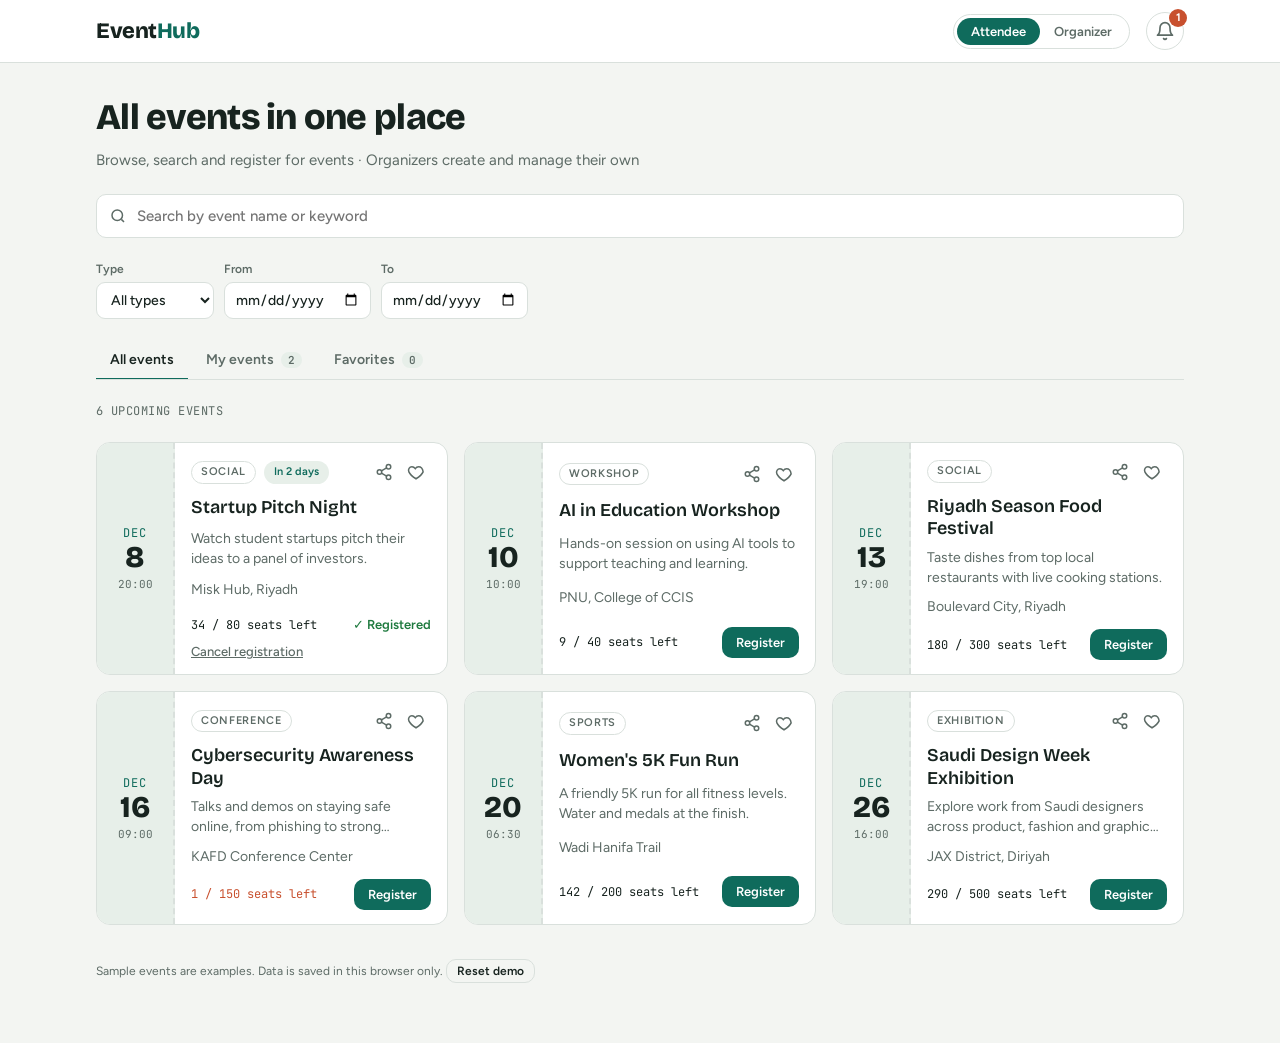
==== commit f757e0eb: "Add event Description (US6) to create/edit, cards and search; clearer empty/no-result messages Co-Au" ====
--- a/index.html
+++ b/index.html
@@ -15,12 +15,22 @@
     <button id="asAttendee" aria-pressed="true">Attendee</button>
     <button id="asOrganizer" aria-pressed="false">Organizer</button>
   </div>
+  <div class="bell-wrap">
+    <button class="icon-btn bell" id="bell" aria-label="Notifications" aria-expanded="false" aria-controls="notePanel">
+      <svg width="20" height="20" viewBox="0 0 24 24" fill="none" stroke-width="2" stroke-linecap="round" stroke-linejoin="round"><path d="M6 8a6 6 0 0 1 12 0c0 7 3 9 3 9H3s3-2 3-9"/><path d="M10.3 21a1.94 1.94 0 0 0 3.4 0"/></svg>
+      <span class="badge" id="bellBadge" hidden>0</span>
+    </button>
+    <div class="note-panel" id="notePanel" hidden>
+      <div class="note-head"><b>Notifications</b><button class="link-btn" id="clearNotes">Clear all</button></div>
+      <ul class="note-list" id="noteList"></ul>
+    </div>
+  </div>
 </div></header>
 
 <main><div class="wrap">
   <div>
     <h1>All events in one place</h1>
-    <p class="sub">Sprint 1 prototype · US1 Browse · US2 Search · US4 Register · US6 Create event</p>
+    <p class="sub">Browse, search and register for events · Organizers create and manage their own</p>
   </div>
   <div class="tools">
     <label class="search" for="q" aria-label="Search events">
@@ -28,6 +38,19 @@
       <input id="q" type="search" placeholder="Search by event name or keyword">
     </label>
     <button class="btn" id="newBtn" hidden>+ Create event</button>
+  </div>
+  <div class="filters">
+    <label for="fltType" class="flt">Type
+      <select id="fltType"><option value="">All types</option><option>Workshop</option><option>Conference</option><option>Exhibition</option><option>Sports</option><option>Social</option></select>
+    </label>
+    <label for="fltFrom" class="flt">From<input id="fltFrom" type="date"></label>
+    <label for="fltTo" class="flt">To<input id="fltTo" type="date"></label>
+    <button class="btn ghost small" id="clearFlt" hidden>Clear filters</button>
+  </div>
+  <div class="tabs" id="tabs" role="tablist" aria-label="Event lists">
+    <button role="tab" id="tabAll" data-tab="all" aria-selected="true">All events</button>
+    <button role="tab" id="tabMine" data-tab="mine" aria-selected="false">My events <span class="n" id="nMine">0</span></button>
+    <button role="tab" id="tabFav" data-tab="fav" aria-selected="false">Favorites <span class="n" id="nFav">0</span></button>
   </div>
   <div class="count" id="count"></div>
   <div class="grid" id="grid"></div>
@@ -37,7 +60,7 @@
 <div class="scrim" id="scrim" hidden></div>
 <aside class="panel" id="panel" hidden aria-labelledby="ph">
   <h2 id="ph">Create a new event</h2>
-  <p class="sub">Attendees will see it right away and can register.</p>
+  <p class="sub" id="psub">Attendees will see it right away and can register.</p>
   <form id="form" novalidate>
     <label for="fName">Event name<input id="fName" required maxlength="80" placeholder="e.g. Women in Tech Meetup"></label>
     <label for="fDesc">Description<textarea id="fDesc" required maxlength="300" rows="3" placeholder="What is the event about?"></textarea></label>
@@ -53,11 +76,15 @@
     <p class="err" id="err"></p>
     <div class="actions">
       <button type="button" class="btn ghost" id="cancel">Cancel</button>
-      <button type="submit" class="btn">Publish event</button>
+      <button type="submit" class="btn" id="submitBtn">Publish event</button>
     </div>
   </form>
 </aside>
 <div class="toast" id="toast" hidden></div>
+<div class="share-box" id="shareBox" hidden>
+  <label for="shareUrl">Copy this link and send it to your friends</label>
+  <div class="share-row"><input id="shareUrl" readonly><button class="btn small" id="shareClose">Done</button></div>
+</div>
 
 <script src="app.js"></script>
 </body>
--- a/style.css
+++ b/style.css
@@ -70,5 +70,72 @@
 
 [hidden]{display:none!important}
 body{margin:0}
+/* Phase 2: organizer management (US10, US11, US12, US15) */
+.attend{display:grid;gap:6px;margin-top:4px}
+.attend-top{display:flex;justify-content:space-between;align-items:center;gap:8px;flex-wrap:wrap}
+.attend b{font-weight:700}
+.bar{height:6px;border-radius:999px;background:var(--stub);overflow:hidden}
+.bar span{display:block;height:100%;background:var(--accent);border-radius:999px}
+.chip{font-size:11px;font-weight:600;padding:2px 9px;border-radius:999px;border:1px solid currentColor}
+.chip.open{color:var(--ok)} .chip.closed{color:var(--warm)}
+.org-actions,.confirm{display:flex;gap:8px;align-items:center;flex-wrap:wrap;margin-top:2px}
+.confirm span{font-size:13px;font-weight:600;color:var(--warm);margin-right:auto}
+.btn.danger{background:var(--warm);color:#fff}
+.danger-text{color:var(--warm)!important}
+/* Phase 3: attendee account (US3, US5, US7, US13) */
+.filters{display:flex;gap:10px;flex-wrap:wrap;align-items:end}
+.flt{display:grid;gap:4px;font-size:12px;font-weight:600;color:var(--muted)}
+.flt select,.flt input{padding:8px 10px;font-size:14px;background:var(--surface);min-width:0}
+.tabs{display:flex;gap:4px;border-bottom:1px solid var(--line);overflow-x:auto}
+.tabs button{border:0;background:none;color:var(--muted);font:600 14px var(--body);padding:10px 14px;cursor:pointer;border-bottom:2px solid transparent;margin-bottom:-1px;white-space:nowrap}
+.tabs button[aria-selected="true"]{color:var(--ink);border-bottom-color:var(--accent)}
+.tabs .n{font-family:var(--mono);font-size:11px;background:var(--stub);border-radius:999px;padding:1px 7px;margin-left:4px}
+.info-top{display:flex;justify-content:space-between;align-items:center;gap:8px}
+.fav{border:0;background:none;padding:4px;cursor:pointer;line-height:0;border-radius:8px}
+.fav svg{fill:none;stroke:var(--muted)}
+.fav.on svg{fill:var(--warm);stroke:var(--warm)}
+.reg-done{font-size:13px;font-weight:600;color:var(--ok)}
+.link-btn{justify-self:start;border:0;background:none;padding:0;color:var(--muted);font:500 13px var(--body);text-decoration:underline;cursor:pointer}
+.link-btn:hover{color:var(--warm)}
+/* Phase 4: engagement (US8 notifications, US9 rating, US14 share) */
+.bell-wrap{position:relative}
+.icon-btn{border:0;background:none;padding:6px;cursor:pointer;line-height:0;border-radius:8px;color:var(--muted)}
+.icon-btn svg{stroke:var(--muted)}
+.icon-btn:hover{background:var(--stub)}
+.icon-btn.fav svg{fill:none}
+.icon-btn.fav.on svg{fill:var(--warm);stroke:var(--warm)}
+.bell{position:relative;border:1px solid var(--line);border-radius:999px;padding:8px}
+.badge{position:absolute;top:-4px;right:-4px;min-width:18px;height:18px;padding:0 5px;border-radius:999px;background:var(--warm);color:#fff;font:700 11px/18px var(--body);text-align:center}
+.note-panel{position:absolute;right:0;top:calc(100% + 8px);width:min(340px,calc(100vw - 32px));background:var(--surface);border:1px solid var(--line);border-radius:14px;box-shadow:0 12px 32px rgba(0,0,0,.14);z-index:15;overflow:hidden}
+.note-head{display:flex;justify-content:space-between;align-items:center;padding:12px 14px;border-bottom:1px solid var(--line)}
+.note-list{list-style:none;margin:0;padding:0;max-height:360px;overflow:auto}
+.note-item{padding:10px 14px;border-bottom:1px solid var(--line);border-left:3px solid transparent}
+.note-item p{margin:0;font-size:14px}
+.note-item time{font-size:11px;color:var(--muted);font-family:var(--mono)}
+.note-item.unread{background:var(--stub)}
+.note-item.k-reminder{border-left-color:var(--accent)}
+.note-item.k-success{border-left-color:var(--ok)}
+.note-item.k-alert{border-left-color:var(--warm)}
+.note-empty{padding:18px 14px;color:var(--muted);font-size:14px}
+.icons{display:flex;gap:2px;margin-left:auto}
+.chip.ended{color:var(--muted)}
+.chip.soon{color:var(--accent);background:var(--stub);border-color:transparent}
+.ticket.is-past{opacity:.85}
+.ticket.is-past .stub{filter:grayscale(1)}
+.rate{display:flex;align-items:center;gap:10px;flex-wrap:wrap;padding-top:6px;border-top:1px dashed var(--line)}
+.rate-label{font-size:13px;font-weight:600}
+.stars{display:flex}
+.star{border:0;background:none;font-size:22px;line-height:1;padding:0 2px;cursor:pointer;color:var(--line)}
+.star.on{color:#e0a020}
+.stars:hover .star{color:#e0a020}
+.stars .star:hover~.star{color:var(--line)}
+.avg{font-size:13px;color:var(--muted)}
+.avg b{color:var(--ink)}
+.avg-star{color:#e0a020}
+.ticket.highlight{outline:3px solid var(--accent);outline-offset:2px}
+.share-box{position:fixed;left:50%;bottom:calc(70px + env(safe-area-inset-bottom,0px));transform:translateX(-50%);width:min(440px,calc(100vw - 32px));background:var(--surface);border:1px solid var(--line);border-radius:14px;padding:14px;z-index:30;display:grid;gap:8px;box-shadow:0 12px 32px rgba(0,0,0,.14)}
+.share-box label{font-size:13px;font-weight:600}
+.share-row{display:flex;gap:8px}
+.share-row input{flex:1;min-width:0;font-family:var(--mono);font-size:12px}
 .desc{margin:0;color:var(--muted);font-size:14px;line-height:1.45;display:-webkit-box;-webkit-line-clamp:2;-webkit-box-orient:vertical;overflow:hidden;max-height:2.9em}
 textarea{resize:vertical;font:500 15px var(--body)}
